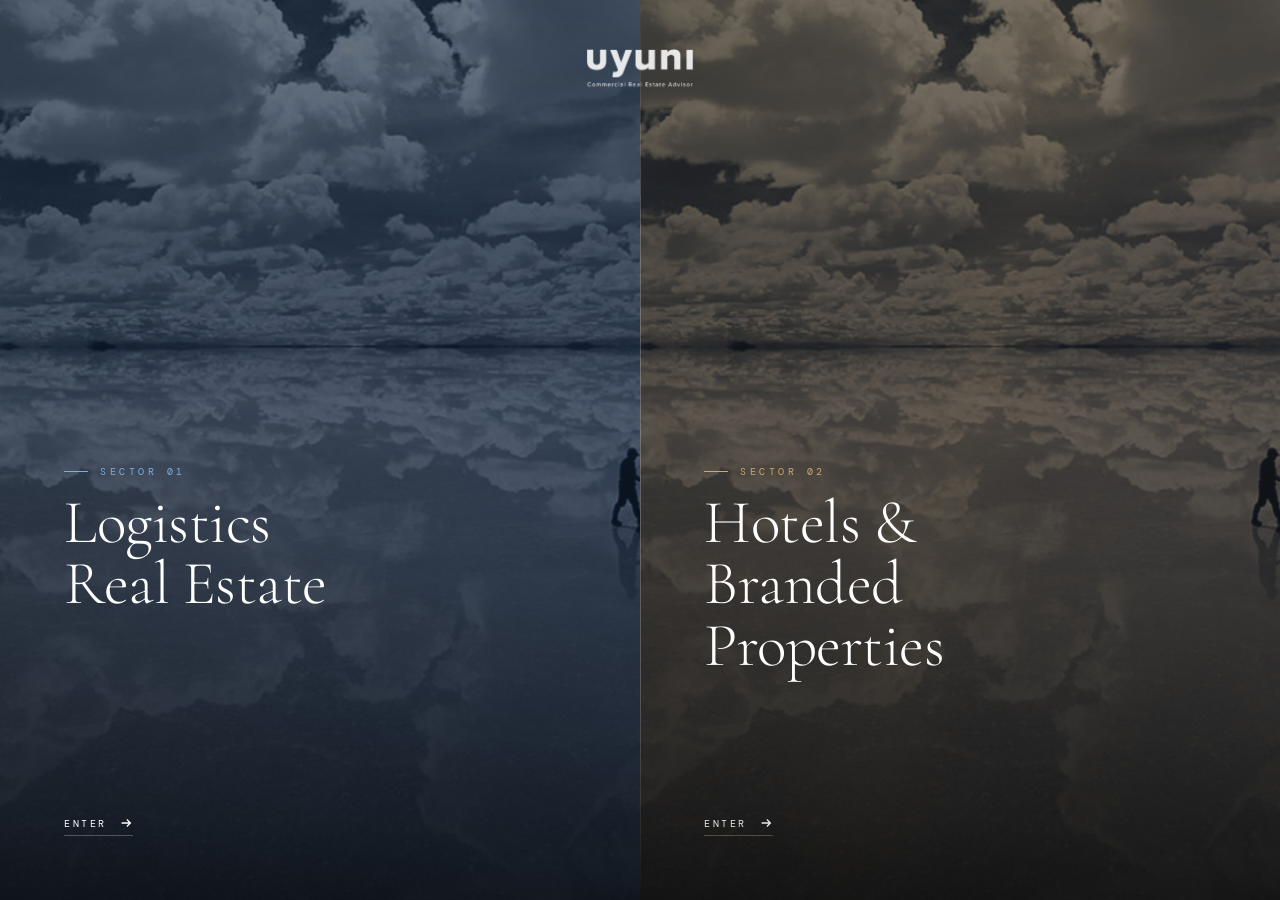
==== index.html @ d7e1c521 "Initial commit: Uyuni company website - Landing page with Logistics / Hotels sector selection - Logi" ====
<!DOCTYPE html>
<html lang="ko">
<head>
  <meta charset="UTF-8"/>
  <meta name="viewport" content="width=device-width, initial-scale=1.0"/>
  <title>Uyuni — Commercial Real Estate Advisor</title>
  <link rel="preconnect" href="https://fonts.googleapis.com">
  <link href="https://fonts.googleapis.com/css2?family=Cormorant+Garamond:ital,wght@0,300;0,400;0,500;0,600;1,300;1,400&family=DM+Sans:wght@300;400;500&family=DM+Mono:wght@300;400&display=swap" rel="stylesheet">
  <style>
    *,*::before,*::after{box-sizing:border-box;margin:0;padding:0;}
    :root{
      --navy:#0d1b2a; --navy-mid:#152236; --blue:#2a5fa5; --blue-light:#3d7bcc;
      --silver:#b8c4d0; --silver-light:#dce4ec; --cream:#f5f2ee; --white:#ffffff;
      --text-dark:#0d1b2a; --text-mid:#4a5e72; --text-light:#8a9db0;
      --gold:#c9a96e; --gold-dark:#8b6a3e;
      --hotel-bg:#1a0f08; --hotel-mid:#2d1e0f; --hotel-warm:#3d2a14;
    }
    html{scroll-behavior:smooth;}
    body{font-family:'DM Sans',sans-serif;background:var(--cream);color:var(--text-dark);overflow-x:hidden;}

    /* ═══ LANDING ═══ */
    #landing{position:fixed;inset:0;z-index:1000;display:flex;transition:opacity 0.8s ease,transform 0.8s ease;}
    #landing.hidden{opacity:0;pointer-events:none;transform:scale(1.04);}

    .land-panel{
      flex:1;position:relative;overflow:hidden;cursor:pointer;
      display:flex;flex-direction:column;justify-content:flex-end;padding:64px;
      transition:flex 0.7s cubic-bezier(0.4,0,0.2,1);
    }
    .land-panel:hover{flex:1.35;}
    .land-panel::after{
      content:'';position:absolute;inset:0;
      background:linear-gradient(to top,rgba(0,0,0,0.75) 0%,rgba(0,0,0,0.1) 55%,transparent 100%);
      transition:opacity 0.4s;
    }
    .land-panel:hover::after{opacity:0.85;}

    #panel-logistics{background:linear-gradient(160deg,#0d1b2a,#152236 50%,#1a3050);}
    #panel-logistics .panel-bg{
      position:absolute;inset:0;
      background-image:url('[data-uri]');
      background-size:cover;background-position:center 30%;
      opacity:0.38;mix-blend-mode:luminosity;transition:opacity 0.5s,transform 0.8s;
    }
    #panel-logistics:hover .panel-bg{opacity:0.52;transform:scale(1.05);}

    #panel-hotels{background:linear-gradient(160deg,#0d1b2a,#152236 50%,#1a3050);}
    #panel-hotels .panel-bg{
      position:absolute;inset:0;
      background-image:url('[data-uri]');
      background-size:cover;background-position:center 30%;
      opacity:0.38;mix-blend-mode:luminosity;transition:opacity 0.5s,transform 0.8s;
    }
    #panel-hotels .panel-bg-tint{
      position:absolute;inset:0;
      background:rgba(160,100,20,0.28);
      mix-blend-mode:color;
      pointer-events:none;
    }
    #panel-hotels:hover .panel-bg{opacity:0.52;transform:scale(1.05);}

    /* Animated shimmer for hotels panel */
    #panel-hotels .panel-shimmer{
      position:absolute;inset:0;
      background:linear-gradient(105deg,transparent 40%,rgba(201,169,110,0.06) 50%,transparent 60%);
      animation:shimmer 4s ease-in-out infinite;
    }
    @keyframes shimmer{
      0%,100%{transform:translateX(-100%);}
      50%{transform:translateX(100%);}
    }

    .land-divider{
      position:absolute;top:0;bottom:0;left:50%;width:1px;
      background:linear-gradient(to bottom,transparent,rgba(255,255,255,0.22) 25%,rgba(255,255,255,0.22) 75%,transparent);
      z-index:10;pointer-events:none;transition:left 0.7s cubic-bezier(0.4,0,0.2,1);
    }

    .land-logo{
      position:absolute;top:0;left:0;right:0;z-index:20;
      display:flex;flex-direction:column;align-items:center;padding-top:44px;pointer-events:none;
    }
    .land-logo img{height:48px;filter:brightness(0) invert(1);opacity:0.88;}

    .panel-content{position:relative;z-index:5;}
    .panel-label{
      font-family:'DM Mono',monospace;font-size:10px;letter-spacing:3.5px;
      text-transform:uppercase;margin-bottom:14px;
      display:flex;align-items:center;gap:12px;
    }
    .panel-label::before{content:'';display:block;width:24px;height:1px;}
    #panel-logistics .panel-label{color:#7aaee8;}
    #panel-logistics .panel-label::before{background:#7aaee8;}
    #panel-hotels .panel-label{color:var(--gold);}
    #panel-hotels .panel-label::before{background:var(--gold);}

    .panel-title{
      font-family:'Cormorant Garamond',serif;
      font-size:clamp(38px,4.8vw,68px);font-weight:300;
      color:var(--white);line-height:1.0;margin-bottom:18px;letter-spacing:-0.5px;
      /* 3줄 높이로 고정해 두 패널 동일한 시각적 높이 확보 */
      min-height:calc(clamp(38px,4.8vw,68px) * 3.2);
      display:flex;flex-direction:column;justify-content:flex-start;
    }
    .panel-desc{
      font-size:13px;font-weight:300;color:rgba(220,228,236,0.85);line-height:1.75;
      max-width:320px;margin-bottom:36px;
      opacity:0;transform:translateY(10px);
      transition:opacity 0.4s 0.08s,transform 0.4s 0.08s;
    }
    .land-panel:hover .panel-desc{opacity:1;transform:translateY(0);}

    .panel-cta{
      display:inline-flex;align-items:center;gap:12px;
      font-family:'DM Mono',monospace;font-size:10px;letter-spacing:2.5px;text-transform:uppercase;
      color:var(--white);padding-bottom:5px;border-bottom:1px solid rgba(255,255,255,0.25);
      transition:gap 0.3s,border-color 0.3s;
    }
    .land-panel:hover .panel-cta{gap:18px;border-color:rgba(255,255,255,0.65);}
    #panel-hotels .panel-cta{border-bottom-color:rgba(201,169,110,0.35);color:rgba(255,255,255,0.9);}
    #panel-hotels:hover .panel-cta{border-bottom-color:var(--gold);}

    /* ═══ NAV ═══ */
    nav{
      position:fixed;top:0;left:0;right:0;z-index:100;
      display:flex;align-items:center;justify-content:space-between;
      padding:0 60px;height:80px;opacity:0;pointer-events:none;
      transition:opacity 0.6s,background 0.4s,backdrop-filter 0.4s;
    }
    nav.visible{opacity:1;pointer-events:all;}
    nav.scrolled{background:rgba(13,27,42,0.93);backdrop-filter:blur(14px);}
    nav.hotel-mode.scrolled{background:rgba(26,15,8,0.93);}

    .nav-logo{display:flex;align-items:center;gap:16px;text-decoration:none;cursor:pointer;}
    .nav-logo img{height:34px;filter:brightness(0) invert(1);}
    .nav-logo-divider{width:1px;height:26px;background:rgba(255,255,255,0.2);}
    .nav-sector{font-family:'DM Mono',monospace;font-size:9px;letter-spacing:2.5px;text-transform:uppercase;color:var(--silver);}
    .nav-links{display:flex;align-items:center;gap:36px;list-style:none;}
    .nav-links a{font-size:11px;letter-spacing:2.5px;text-transform:uppercase;color:var(--silver-light);text-decoration:none;transition:color 0.25s;}
    .nav-links a:hover{color:var(--white);}
    .nav-switch-btn{
      font-size:9px;letter-spacing:2px;text-transform:uppercase;
      color:var(--gold);background:rgba(201,169,110,0.1);
      border:1px solid rgba(201,169,110,0.3);padding:6px 14px;cursor:pointer;
      font-family:'DM Mono',monospace;transition:background 0.2s;
    }
    .nav-switch-btn:hover{background:rgba(201,169,110,0.2);}

    /* ═══ SHARED SECTION STYLES ═══ */
    .section-label{font-family:'DM Mono',monospace;font-size:10px;letter-spacing:3px;text-transform:uppercase;}
    .section-header{display:flex;justify-content:space-between;align-items:flex-end;margin-bottom:72px;border-bottom:1px solid var(--silver-light);padding-bottom:40px;}
    .section-header-left .section-label{margin-bottom:16px;}
    .section-header-left h2{font-family:'Cormorant Garamond',serif;font-size:clamp(36px,4vw,52px);font-weight:400;line-height:1.1;}
    .section-header-right{font-size:13px;line-height:1.7;max-width:320px;text-align:right;font-weight:300;}

    .fade-up{opacity:0;transform:translateY(24px);transition:opacity 0.7s ease,transform 0.7s ease;}
    .fade-up.visible{opacity:1;transform:translateY(0);}

    /* ═══════════════════
       LOGISTICS SITE
    ═══════════════════ */
    #site-logistics{display:none;}

    /* Hero */
    #hero{position:relative;height:100vh;min-height:700px;display:flex;align-items:flex-end;overflow:hidden;}
    .hero-bg{position:absolute;inset:0;background:linear-gradient(160deg,#0d1b2a,#152236 40%,#1a3050 70%,#0d2040);}
    .hero-img{
      position:absolute;inset:0;
      background-image:url('[data-uri]');
      background-size:cover;background-position:center 30%;
      opacity:0.38;mix-blend-mode:luminosity;
    }
    .hero-vignette{position:absolute;inset:0;background:radial-gradient(ellipse at center,transparent 20%,rgba(13,27,42,0.65) 100%);}
    .hero-bottom-fade{position:absolute;bottom:0;left:0;right:0;height:50%;background:linear-gradient(to top,var(--navy),transparent);}
    .hero-content{position:relative;z-index:2;padding:0 60px 100px;max-width:900px;}
    .hero-eyebrow{font-family:'DM Mono',monospace;font-size:11px;letter-spacing:4px;text-transform:uppercase;color:var(--gold);margin-bottom:24px;display:flex;align-items:center;gap:16px;}
    .hero-eyebrow::before{content:'';display:block;width:40px;height:1px;background:var(--gold);}
    .hero-title{font-family:'Cormorant Garamond',serif;font-size:clamp(52px,7vw,96px);font-weight:300;line-height:1.0;color:var(--white);margin-bottom:32px;letter-spacing:-1px;}
    .hero-title em{font-style:italic;color:var(--silver-light);}
    .hero-desc{font-size:15px;line-height:1.8;color:var(--silver);max-width:520px;font-weight:300;margin-bottom:48px;}
    .hero-cta{display:inline-flex;align-items:center;gap:16px;text-decoration:none;font-size:11px;letter-spacing:3px;text-transform:uppercase;color:var(--white);border-bottom:1px solid rgba(255,255,255,0.3);padding-bottom:6px;transition:border-color 0.25s,gap 0.25s;}
    .hero-cta:hover{border-color:var(--white);gap:22px;}
    .hero-scroll-indicator{position:absolute;right:60px;bottom:60px;z-index:2;display:flex;flex-direction:column;align-items:center;gap:12px;}
    .hero-scroll-indicator span{font-family:'DM Mono',monospace;font-size:9px;letter-spacing:3px;text-transform:uppercase;color:var(--silver);writing-mode:vertical-rl;}
    .scroll-line{width:1px;height:60px;background:linear-gradient(to bottom,var(--silver),transparent);animation:scrollLine 2s infinite;}
    @keyframes scrollLine{0%{transform:scaleY(0);transform-origin:top;}50%{transform:scaleY(1);transform-origin:top;}50.01%{transform:scaleY(1);transform-origin:bottom;}100%{transform:scaleY(0);transform-origin:bottom;}}

    /* Intro */
    #intro{background:var(--navy);padding:100px 60px;display:grid;grid-template-columns:1fr 1fr;gap:80px;align-items:center;}
    #intro .section-label{color:var(--gold);margin-bottom:24px;}
    #intro h2{font-family:'Cormorant Garamond',serif;font-size:clamp(36px,4vw,56px);font-weight:300;color:var(--white);line-height:1.15;}
    #intro .intro-right p{font-size:15px;line-height:1.9;color:var(--silver);font-weight:300;margin-bottom:24px;}

    /* Services */
    #services{background:var(--cream);padding:120px 60px;}
    #services .section-header-left .section-label{color:var(--blue);}
    #services .section-header-left h2{color:var(--text-dark);}
    #services .section-header-right{color:var(--text-mid);}
    .services-grid{display:grid;grid-template-columns:repeat(4,1fr);border:1px solid var(--silver-light);}
    .service-card{padding:48px 36px;border-right:1px solid var(--silver-light);position:relative;overflow:hidden;transition:background 0.3s;}
    .service-card:last-child{border-right:none;}
    .service-card::before{content:'';position:absolute;top:0;left:0;right:0;height:2px;background:var(--blue);transform:scaleX(0);transform-origin:left;transition:transform 0.4s;}
    .service-card:hover::before{transform:scaleX(1);}
    .service-card:hover{background:var(--navy);}
    .service-card:hover .service-num,.service-card:hover .service-desc,.service-card:hover .service-items li{color:var(--silver-light);}
    .service-card:hover .service-title{color:var(--white);}
    .service-num{font-family:'DM Mono',monospace;font-size:11px;color:var(--text-light);margin-bottom:40px;display:block;transition:color 0.3s;}
    .service-title{font-family:'Cormorant Garamond',serif;font-size:26px;font-weight:500;color:var(--text-dark);margin-bottom:16px;line-height:1.2;transition:color 0.3s;}
    .service-desc{font-size:12px;color:var(--text-mid);line-height:1.7;margin-bottom:24px;font-weight:300;transition:color 0.3s;}
    .service-items{list-style:none;border-top:1px solid var(--silver-light);padding-top:20px;}
    .service-items li{font-size:11px;color:var(--text-mid);padding:6px 0;border-bottom:1px solid rgba(184,196,208,0.3);transition:color 0.3s;font-weight:300;}
    .service-items li:last-child{border-bottom:none;}

    /* Why */
    #why{background:var(--navy-mid);padding:100px 60px;}
    .why-top{display:grid;grid-template-columns:1fr 2fr;gap:80px;margin-bottom:80px;}
    .why-top-left .section-label{color:var(--gold);margin-bottom:20px;}
    .why-top-left h2{font-family:'Cormorant Garamond',serif;font-size:clamp(34px,3.5vw,48px);font-weight:300;color:var(--white);line-height:1.2;}
    .why-top-right{display:grid;grid-template-columns:repeat(3,1fr);gap:40px;align-items:start;padding-top:10px;}
    .stat-item{border-left:1px solid rgba(255,255,255,0.15);padding-left:28px;}
    .stat-num{font-family:'Cormorant Garamond',serif;font-size:52px;font-weight:300;color:var(--white);line-height:1;margin-bottom:8px;}
    .stat-unit{font-size:22px;color:var(--gold);}
    .stat-label{font-size:11px;letter-spacing:1px;color:var(--silver);font-weight:300;line-height:1.5;}
    .why-cards{display:grid;grid-template-columns:repeat(4,1fr);gap:1px;background:rgba(255,255,255,0.1);}
    .why-card{background:var(--navy-mid);padding:40px 36px;transition:background 0.3s;}
    .why-card:hover{background:rgba(42,95,165,0.15);}
    .why-card-icon{width:36px;height:36px;margin-bottom:24px;opacity:0.6;}
    .why-card h3{font-family:'Cormorant Garamond',serif;font-size:22px;font-weight:400;color:var(--white);margin-bottom:12px;line-height:1.2;}
    .why-card p{font-size:12px;color:var(--silver);line-height:1.8;font-weight:300;}

    /* Track Record */
    #track-record{background:var(--cream);padding:120px 60px;}
    #track-record .section-header-left .section-label{color:var(--blue);}
    #track-record .section-header-left h2{color:var(--text-dark);}
    #track-record .section-header-right{color:var(--text-mid);}
    .project-row{display:grid;grid-template-columns:80px 1fr 200px 220px;gap:40px;align-items:center;padding:32px 20px;border-bottom:1px solid var(--silver-light);transition:background 0.2s;margin:0 -20px;}
    .project-row:hover{background:rgba(42,95,165,0.04);}
    .project-row:first-child{border-top:1px solid var(--silver-light);}
    .project-index{font-family:'DM Mono',monospace;font-size:11px;color:var(--text-light);}
    .project-name{font-family:'Cormorant Garamond',serif;font-size:22px;font-weight:400;color:var(--text-dark);}
    .project-name span{display:block;font-family:'DM Sans',sans-serif;font-size:11px;color:var(--text-light);font-weight:300;margin-top:4px;}
    .project-tag{display:inline-flex;align-items:center;font-family:'DM Mono',monospace;font-size:10px;letter-spacing:1.5px;text-transform:uppercase;padding:5px 12px;border:1px solid;border-radius:2px;}
    .tag-sales{color:var(--blue);border-color:var(--blue);}
    .tag-leasing{color:#2a8a5a;border-color:#2a8a5a;}
    .tag-dev{color:var(--gold);border-color:var(--gold);}
    .tag-consulting{color:#7a5a9a;border-color:#7a5a9a;}
    .project-meta{font-size:12px;color:var(--text-mid);font-weight:300;line-height:1.6;text-align:right;}
    .project-meta strong{display:block;font-family:'DM Mono',monospace;font-size:10px;color:var(--text-dark);font-weight:400;margin-bottom:2px;}

    /* Team */
    #team{background:var(--navy);padding:120px 60px;}
    #team .section-header{border-bottom-color:rgba(255,255,255,0.1);}
    #team .section-header-left .section-label{color:var(--gold);}
    #team .section-header-left h2{color:var(--white);}
    #team .section-header-right{color:var(--silver);}
    .team-grid{display:grid;grid-template-columns:1fr 1fr;gap:2px;}
    .team-card{background:var(--navy-mid);padding:56px;}
    .team-card-accent{width:40px;height:2px;background:var(--gold);margin-bottom:32px;}
    .team-role{font-family:'DM Mono',monospace;font-size:10px;letter-spacing:2.5px;text-transform:uppercase;color:var(--gold);margin-bottom:12px;}
    .team-name{font-family:'Cormorant Garamond',serif;font-size:36px;font-weight:400;color:var(--white);margin-bottom:8px;line-height:1.1;}
    .team-name-en{font-family:'DM Sans',sans-serif;font-size:13px;color:var(--silver);font-weight:300;letter-spacing:1px;margin-bottom:32px;}
    .team-career-summary{display:flex;gap:8px;flex-wrap:wrap;margin-bottom:28px;}
    .career-badge{font-size:10px;padding:3px 10px;background:rgba(255,255,255,0.07);color:var(--silver);border-radius:2px;}
    .team-bio{font-size:13px;color:var(--silver);line-height:1.85;font-weight:300;border-top:1px solid rgba(255,255,255,0.1);padding-top:28px;}
    .team-contact{margin-top:32px;padding-top:24px;border-top:1px solid rgba(255,255,255,0.08);}
    .team-contact a{display:flex;align-items:center;gap:10px;font-family:'DM Mono',monospace;font-size:11px;color:var(--silver);text-decoration:none;margin-bottom:8px;transition:color 0.2s;}
    .team-contact a:hover{color:var(--white);}

    /* Recognition */
    #recognition{background:var(--cream);padding:100px 60px;}
    #recognition .section-header-left .section-label{color:var(--blue);}
    #recognition .section-header-left h2{color:var(--text-dark);}
    #recognition .section-header-right{color:var(--text-mid);}
    .recognition-grid{display:grid;grid-template-columns:repeat(4,1fr);gap:40px;}
    .recognition-card{padding:40px 32px;border:1px solid var(--silver-light);background:var(--white);transition:box-shadow 0.3s,transform 0.3s;}
    .recognition-card:hover{box-shadow:0 12px 40px rgba(13,27,42,0.08);transform:translateY(-4px);}
    .rec-logo-area{height:48px;display:flex;align-items:center;margin-bottom:24px;}
    .rec-title{font-family:'Cormorant Garamond',serif;font-size:18px;font-weight:500;color:var(--text-dark);margin-bottom:12px;line-height:1.3;}
    .rec-desc{font-size:12px;color:var(--text-mid);line-height:1.8;font-weight:300;}
    .rec-since{margin-top:20px;font-family:'DM Mono',monospace;font-size:10px;color:var(--blue);letter-spacing:1px;}

    /* Contact (Logistics) */
    #contact{background:var(--navy);padding:120px 60px 80px;position:relative;overflow:hidden;}
    #contact::before{content:'';position:absolute;inset:0;background-image:url('[data-uri]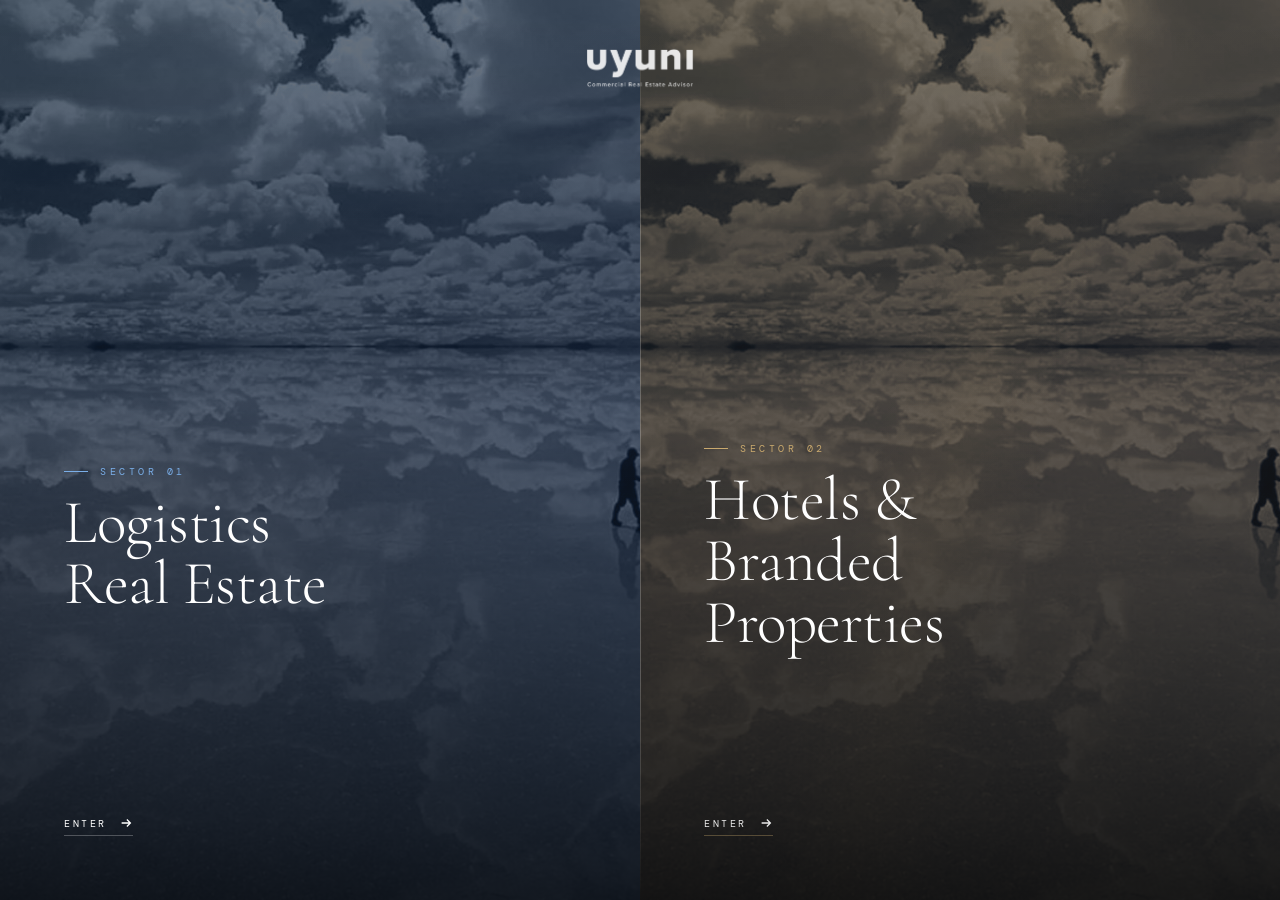
